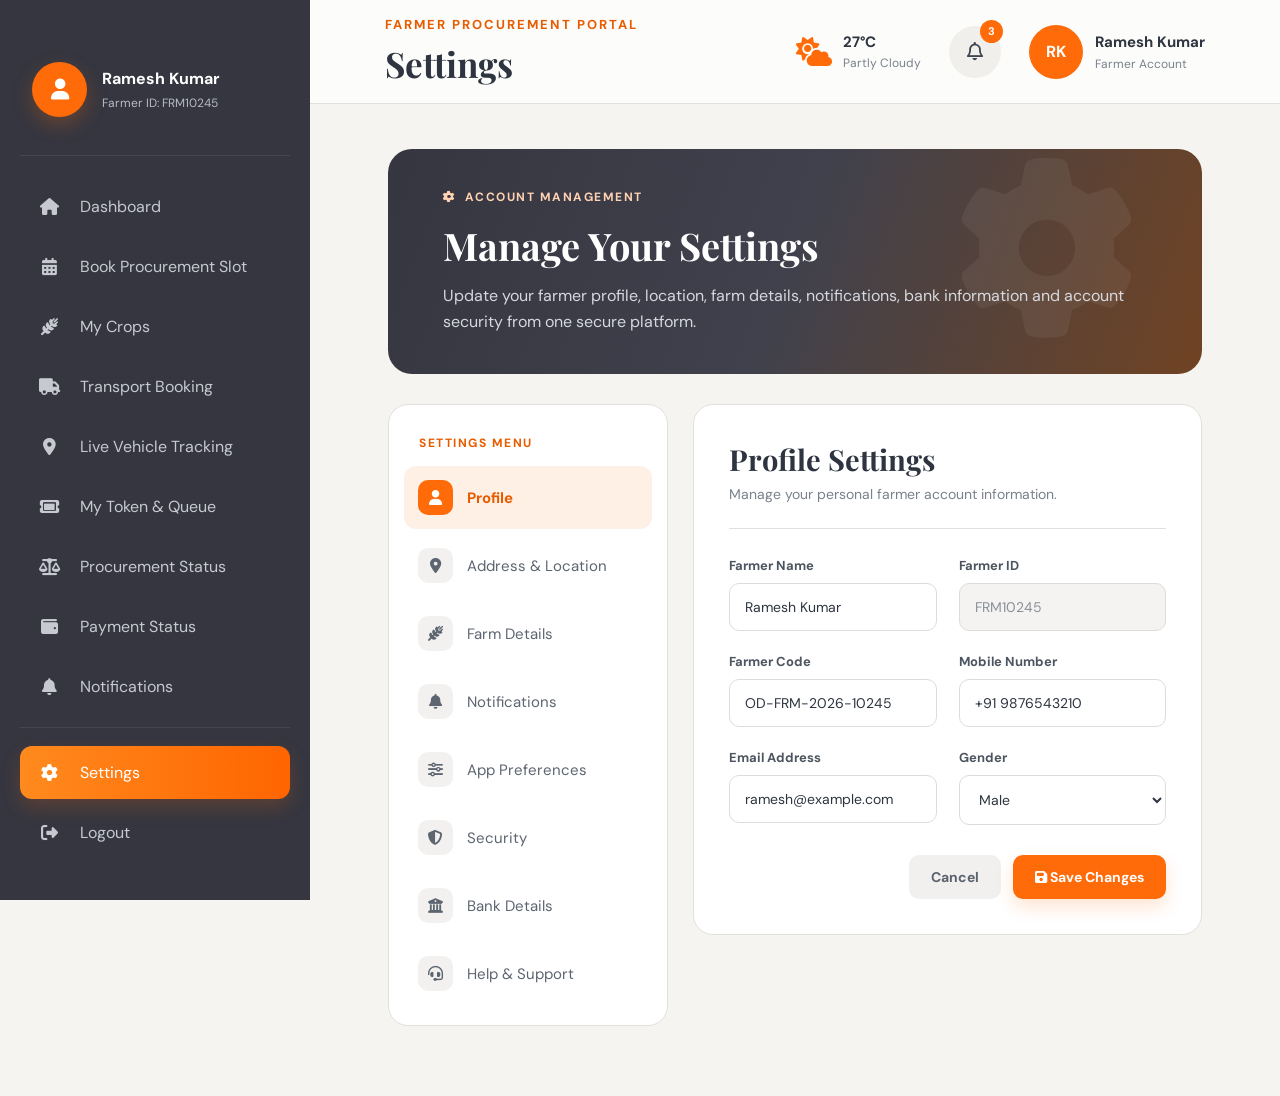
==== farmer-dashboard/f-setting.html @ 3d95d2ea "f-hackathon" ====
<!DOCTYPE html>
<html lang="en">
<head>
  <meta charset="UTF-8" />
  <meta name="viewport" content="width=device-width, initial-scale=1.0" />

  <title>Settings | Farmer Procurement Portal</title>

  <!-- GOOGLE FONTS -->
  <link rel="preconnect" href="https://fonts.googleapis.com">
  <link rel="preconnect" href="https://fonts.gstatic.com" crossorigin>

  <link
    href="https://fonts.googleapis.com/css2?family=DM+Sans:wght@400;500;600;700&family=Playfair+Display:wght@600;700&display=swap"
    rel="stylesheet"
  >

  <!-- FONT AWESOME -->
  <link
    rel="stylesheet"
    href="https://cdnjs.cloudflare.com/ajax/libs/font-awesome/6.5.2/css/all.min.css"
  >

  <style>

    /* =========================
       GLOBAL
    ========================= */

    * {
      margin: 0;
      padding: 0;
      box-sizing: border-box;
    }

    :root {
      --primary: #ff6b08;
      --primary-dark: #e85c00;
      --sidebar: #353640;
      --background: #f5f4f1;
      --white: #ffffff;
      --text: #2e3540;
      --muted: #7a818c;
      --border: #e2e0dc;
      --green: #3f8f66;
      --blue: #3978aa;
      --purple: #7565a7;
    }

    body {
      font-family: "DM Sans", sans-serif;
      background: var(--background);
      color: var(--text);
    }

    button,
    input,
    select,
    textarea {
      font-family: inherit;
    }


    /* =========================
       APP LAYOUT
    ========================= */

    .app {
      display: flex;
      min-height: 100vh;
    }


    /* =========================
       SIDEBAR
    ========================= */

    .sidebar {
      width: 310px;
      height: 100vh;
      position: fixed;
      top: 0;
      left: 0;

      background: var(--sidebar);
      color: white;

      padding: 20px;
      overflow-y: auto;

      z-index: 100;
    }

    .profile-box {
      display: flex;
      align-items: center;
      gap: 15px;

      padding: 42px 12px 38px;
      border-bottom: 1px solid rgba(255,255,255,.08);
    }

    .avatar {
      width: 55px;
      height: 55px;

      border-radius: 50%;
      background: var(--primary);

      display: flex;
      align-items: center;
      justify-content: center;

      font-size: 21px;
      color: white;

      box-shadow: 0 8px 20px rgba(255,107,8,.25);
    }

    .profile-info h3 {
      font-size: 16px;
      margin-bottom: 6px;
      font-weight: 700;
    }

    .profile-info p {
      color: #b8bbc4;
      font-size: 12px;
    }


    /* =========================
       SIDEBAR NAVIGATION
    ========================= */

    .nav {
      padding-top: 24px;
    }

    .nav a {
      text-decoration: none;

      display: flex;
      align-items: center;
      gap: 18px;

      padding: 16px 17px;
      margin-bottom: 7px;

      border-radius: 12px;

      color: #c6c9d0;
      font-size: 16px;

      transition: .25s ease;
    }

    .nav a:hover {
      background: rgba(255,255,255,.07);
      color: white;
    }

    .nav a.active {
      color: white;

      background: linear-gradient(
        90deg,
        #ff8a1e,
        #ff6500
      );

      box-shadow: 0 8px 20px rgba(255,107,8,.2);
    }

    .nav .icon {
      width: 25px;
      display: flex;
      justify-content: center;
      align-items: center;
    }

    .nav .icon i {
      font-size: 17px;
      width: 22px;
      text-align: center;
    }

    .nav-divider {
      height: 1px;
      background: rgba(255,255,255,.08);
      margin: 14px 0 18px;
    }


    /* =========================
       MAIN
    ========================= */

    .main {
      width: calc(100% - 310px);
      margin-left: 310px;
      min-height: 100vh;
    }


    /* =========================
       TOPBAR
    ========================= */

    .topbar {
      height: 104px;

      background: rgba(255,255,255,.72);
      border-bottom: 1px solid var(--border);

      display: flex;
      align-items: center;
      justify-content: space-between;

      padding: 0 75px;
    }

    .portal-label {
      color: var(--primary-dark);

      font-size: 13px;
      font-weight: 700;

      letter-spacing: 2px;

      margin-bottom: 7px;
    }

    .page-title {
      font-family: "Playfair Display", serif;

      font-size: 35px;
      color: var(--text);
    }

    .top-right {
      display: flex;
      align-items: center;
      gap: 28px;
    }


    /* WEATHER */

    .weather {
      display: flex;
      align-items: center;
      gap: 11px;
    }

    .weather-icon {
      color: var(--primary);
    }

    .weather-icon i {
      font-size: 29px;
    }

    .weather h4 {
      font-size: 15px;
    }

    .weather p {
      font-size: 12px;
      color: var(--muted);
      margin-top: 3px;
    }


    /* NOTIFICATION */

    .notification {
      width: 52px;
      height: 52px;

      border-radius: 50%;

      background: #f0efec;

      display: flex;
      align-items: center;
      justify-content: center;

      position: relative;
    }

    .notification i {
      font-size: 18px;
      color: #3f4650;
    }

    .notification span {
      position: absolute;

      top: -6px;
      right: -2px;

      width: 23px;
      height: 23px;

      border-radius: 50%;

      background: var(--primary);
      color: white;

      display: flex;
      align-items: center;
      justify-content: center;

      font-size: 11px;
      font-weight: 700;
    }


    /* TOP USER */

    .top-user {
      display: flex;
      align-items: center;
      gap: 12px;
    }

    .top-avatar {
      width: 54px;
      height: 54px;

      border-radius: 50%;

      background: var(--primary);
      color: white;

      display: flex;
      align-items: center;
      justify-content: center;

      font-weight: 700;
    }

    .top-user h4 {
      font-size: 15px;
    }

    .top-user p {
      font-size: 12px;
      color: var(--muted);
      margin-top: 4px;
    }


    /* =========================
       CONTENT
    ========================= */

    .content {
      padding: 45px 78px 70px;
    }


    /* =========================
       SETTINGS BANNER
    ========================= */

    .settings-banner {
      position: relative;
      overflow: hidden;

      padding: 40px 55px;

      border-radius: 24px;

      background:
        linear-gradient(
          110deg,
          #353640,
          #40414c,
          #704323
        );

      color: white;

      margin-bottom: 30px;
    }

    .settings-banner::after {
      content: "\f013";

      font-family: "Font Awesome 6 Free";
      font-weight: 900;

      position: absolute;

      right: 65px;
      top: 5px;

      font-size: 180px;

      color: rgba(255,255,255,.06);
    }

    .banner-tag {
      display: flex;
      align-items: center;
      gap: 8px;

      font-size: 12px;
      font-weight: 700;

      letter-spacing: 1.5px;

      color: #ffd2b2;

      margin-bottom: 15px;
    }

    .settings-banner h2 {
      font-family: "Playfair Display", serif;

      font-size: 38px;

      margin-bottom: 12px;
    }

    .settings-banner p {
      max-width: 700px;

      color: #d6d8df;

      font-size: 16px;
      line-height: 1.6;
    }


    /* =========================
       SETTINGS LAYOUT
    ========================= */

    .settings-layout {
      display: grid;

      grid-template-columns: 280px 1fr;

      gap: 25px;
      align-items: start;
    }


    /* =========================
       SETTINGS MENU
    ========================= */

    .settings-menu {
      background: white;

      border: 1px solid var(--border);
      border-radius: 20px;

      padding: 15px;

      height: fit-content;
    }

    .settings-menu-title {
      padding: 15px;

      font-size: 12px;
      font-weight: 700;

      letter-spacing: 1.5px;

      color: var(--primary-dark);
    }

    .setting-tab {
      width: 100%;

      border: none;
      outline: none;

      background: transparent;

      display: flex;
      align-items: center;

      gap: 14px;

      padding: 14px;

      border-radius: 12px;

      margin-bottom: 5px;

      color: #5d6570;

      font-size: 15px;

      cursor: pointer;

      text-align: left;

      transition: .25s ease;
    }

    .setting-tab:hover {
      background: #f7f5f2;
    }

    .setting-tab.active {
      background: #fff0e6;
      color: var(--primary-dark);
      font-weight: 700;
    }

    .tab-icon {
      width: 35px;
      height: 35px;

      border-radius: 10px;

      background: #f2f1ef;

      display: flex;
      align-items: center;
      justify-content: center;

      transition: .25s ease;
    }

    .tab-icon i {
      font-size: 15px;
    }

    .setting-tab.active .tab-icon {
      background: var(--primary);
      color: white;
    }


    /* =========================
       SETTINGS PANEL
    ========================= */

    .settings-panel {
      display: none;

      background: white;

      border: 1px solid var(--border);
      border-radius: 20px;

      padding: 35px;

      animation: fadeIn .3s ease;
    }

    .settings-panel.active {
      display: block;
    }

    @keyframes fadeIn {

      from {
        opacity: 0;
        transform: translateY(8px);
      }

      to {
        opacity: 1;
        transform: translateY(0);
      }

    }

    .panel-heading {
      padding-bottom: 25px;
      margin-bottom: 28px;

      border-bottom: 1px solid var(--border);
    }

    .panel-heading h2 {
      font-family: "Playfair Display", serif;

      font-size: 29px;

      margin-bottom: 7px;
    }

    .panel-heading p {
      color: var(--muted);
      font-size: 14px;
    }


    /* =========================
       FORM
    ========================= */

    .form-grid {
      display: grid;

      grid-template-columns: repeat(2, 1fr);

      gap: 22px;
    }

    .form-group {
      display: flex;
      flex-direction: column;

      gap: 9px;
    }

    .form-group.full {
      grid-column: 1 / -1;
    }

    label {
      color: #4d5560;

      font-size: 13px;
      font-weight: 700;
    }

    input,
    select,
    textarea {
      width: 100%;

      border: 1px solid #dddcd8;

      padding: 14px 15px;

      border-radius: 10px;

      background: white;

      outline: none;

      font-size: 14px;

      color: var(--text);

      transition: .25s ease;
    }

    textarea {
      min-height: 110px;
      resize: vertical;
    }

    input:focus,
    select:focus,
    textarea:focus {
      border-color: var(--primary);

      box-shadow:
        0 0 0 3px
        rgba(255,107,8,.09);
    }

    input:disabled {
      background: #f4f3f1;
      color: #8a9098;
      cursor: not-allowed;
    }


    /* =========================
       BUTTONS
    ========================= */

    .save-row {
      margin-top: 30px;

      display: flex;
      justify-content: flex-end;

      gap: 12px;
    }

    .btn {
      border: none;

      padding: 13px 22px;

      border-radius: 10px;

      cursor: pointer;

      font-size: 14px;
      font-weight: 700;

      transition: .25s ease;
    }

    .btn-secondary {
      background: #f1f0ee;
      color: #5b6370;
    }

    .btn-primary {
      background: var(--primary);
      color: white;

      box-shadow:
        0 8px 18px
        rgba(255,107,8,.18);
    }

    .btn-primary:hover {
      background: var(--primary-dark);
      transform: translateY(-1px);
    }


    /* =========================
       NOTIFICATION TOGGLES
    ========================= */

    .toggle-list {
      display: flex;
      flex-direction: column;

      gap: 14px;
    }

    .toggle-item {
      display: flex;
      align-items: center;
      justify-content: space-between;

      padding: 18px;

      border: 1px solid var(--border);
      border-radius: 14px;
    }

    .toggle-info {
      display: flex;
      align-items: center;

      gap: 15px;
    }

    .toggle-icon {
      width: 46px;
      height: 46px;

      border-radius: 12px;

      background: #fff1e8;

      display: flex;
      align-items: center;
      justify-content: center;

      color: var(--primary);
    }

    .toggle-icon i {
      font-size: 18px;
    }

    .toggle-info h4 {
      font-size: 15px;
      margin-bottom: 5px;
    }

    .toggle-info p {
      color: var(--muted);
      font-size: 12px;
    }


    /* SWITCH */

    .switch {
      position: relative;

      width: 50px;
      height: 27px;

      flex-shrink: 0;
    }

    .switch input {
      display: none;
    }

    .slider {
      position: absolute;

      inset: 0;

      border-radius: 30px;

      background: #d5d5d5;

      cursor: pointer;

      transition: .3s;
    }

    .slider::before {
      content: "";

      position: absolute;

      width: 21px;
      height: 21px;

      left: 3px;
      top: 3px;

      border-radius: 50%;

      background: white;

      transition: .3s;
    }

    .switch input:checked + .slider {
      background: var(--primary);
    }

    .switch input:checked + .slider::before {
      transform: translateX(23px);
    }


    /* =========================
       SECURITY
    ========================= */

    .security-card {
      display: flex;
      align-items: center;
      justify-content: space-between;

      gap: 20px;

      padding: 22px;

      border: 1px solid var(--border);
      border-radius: 14px;

      margin-bottom: 16px;
    }

    .security-content {
      display: flex;
      align-items: center;

      gap: 15px;
    }

    .security-icon {
      width: 48px;
      height: 48px;

      border-radius: 12px;

      background: #fff1e8;

      color: var(--primary);

      display: flex;
      align-items: center;
      justify-content: center;

      font-size: 19px;
    }

    .security-card h4 {
      font-size: 16px;
      margin-bottom: 6px;
    }

    .security-card p {
      color: var(--muted);
      font-size: 13px;
    }

    .outline-btn {
      padding: 10px 16px;

      border: 1px solid var(--primary);

      border-radius: 9px;

      background: white;

      color: var(--primary-dark);

      font-weight: 700;

      cursor: pointer;

      transition: .25s ease;
    }

    .outline-btn:hover {
      background: var(--primary);
      color: white;
    }


    /* =========================
       HELP SUPPORT
    ========================= */

    .help-grid {
      display: grid;

      grid-template-columns: repeat(2, 1fr);

      gap: 18px;
    }

    .help-card {
      padding: 24px;

      border: 1px solid var(--border);
      border-radius: 15px;

      transition: .25s ease;
    }

    .help-card:hover {
      transform: translateY(-3px);

      box-shadow:
        0 10px 30px
        rgba(0,0,0,.05);
    }

    .help-icon {
      width: 50px;
      height: 50px;

      border-radius: 13px;

      background: #fff0e5;

      display: flex;
      align-items: center;
      justify-content: center;

      color: var(--primary);

      margin-bottom: 16px;
    }

    .help-icon i {
      font-size: 21px;
    }

    .help-card h3 {
      font-size: 16px;
      margin-bottom: 8px;
    }

    .help-card p {
      color: var(--muted);

      font-size: 13px;

      line-height: 1.6;

      margin-bottom: 15px;
    }

    .help-card button {
      border: none;

      background: transparent;

      color: var(--primary-dark);

      font-size: 13px;
      font-weight: 700;

      cursor: pointer;
    }


    /* =========================
       RESPONSIVE
    ========================= */

    @media (max-width: 1100px) {

      .settings-layout {
        grid-template-columns: 1fr;
      }

      .settings-menu {
        display: grid;
        grid-template-columns: repeat(2, 1fr);
      }

      .settings-menu-title {
        grid-column: 1 / -1;
      }

      .topbar,
      .content {
        padding-left: 35px;
        padding-right: 35px;
      }

    }


    @media (max-width: 800px) {

      .sidebar {
        width: 75px;
        padding: 15px 10px;
      }

      .profile-box {
        justify-content: center;
        padding: 25px 0;
      }

      .profile-info,
      .nav a span:last-child {
        display: none;
      }

      .nav a {
        justify-content: center;
        padding: 17px 5px;
      }

      .main {
        margin-left: 75px;
        width: calc(100% - 75px);
      }

      .topbar {
        height: auto;
        min-height: 90px;

        padding: 20px;
      }

      .weather,
      .top-user > div:not(.top-avatar) {
        display: none;
      }

      .content {
        padding: 25px 20px;
      }

      .settings-banner {
        padding: 30px;
      }

      .settings-banner h2 {
        font-size: 30px;
      }

      .settings-banner::after {
        font-size: 100px;
        right: 20px;
      }

      .settings-menu {
        grid-template-columns: 1fr;
      }

      .form-grid,
      .help-grid {
        grid-template-columns: 1fr;
      }

      .security-card {
        flex-direction: column;
        align-items: flex-start;
      }

      .toggle-item {
        gap: 15px;
      }

    }


    @media (max-width: 500px) {

      .page-title {
        font-size: 27px;
      }

      .portal-label {
        font-size: 10px;
      }

      .settings-panel {
        padding: 22px;
      }

      .settings-banner h2 {
        font-size: 26px;
      }

      .settings-banner p {
        font-size: 14px;
      }

      .toggle-info p {
        display: none;
      }

      .security-content {
        align-items: flex-start;
      }

    }

  </style>
</head>


<body>

  <div class="app">


    <!-- =========================
         SIDEBAR
    ========================= -->

    <aside class="sidebar">

      <div class="profile-box">

        <div class="avatar">
          <i class="fa-solid fa-user"></i>
        </div>

        <div class="profile-info">
          <h3>Ramesh Kumar</h3>
          <p>Farmer ID: FRM10245</p>
        </div>

      </div>


      <nav class="nav">

        <a href="dashboard.html">
          <span class="icon">
            <i class="fa-solid fa-house"></i>
          </span>
          <span>Dashboard</span>
        </a>


        <a href="dashboard.html#slot">
          <span class="icon">
            <i class="fa-solid fa-calendar-days"></i>
          </span>
          <span>Book Procurement Slot</span>
        </a>


        <a href="dashboard.html#crops">
          <span class="icon">
            <i class="fa-solid fa-wheat-awn"></i>
          </span>
          <span>My Crops</span>
        </a>


        <a href="dashboard.html#transport">
          <span class="icon">
            <i class="fa-solid fa-truck"></i>
          </span>
          <span>Transport Booking</span>
        </a>


        <a href="dashboard.html#tracking">
          <span class="icon">
            <i class="fa-solid fa-location-dot"></i>
          </span>
          <span>Live Vehicle Tracking</span>
        </a>


        <a href="dashboard.html#queue">
          <span class="icon">
            <i class="fa-solid fa-ticket"></i>
          </span>
          <span>My Token & Queue</span>
        </a>


        <a href="dashboard.html#procurement">
          <span class="icon">
            <i class="fa-solid fa-scale-balanced"></i>
          </span>
          <span>Procurement Status</span>
        </a>


        <a href="dashboard.html#payment">
          <span class="icon">
            <i class="fa-solid fa-wallet"></i>
          </span>
          <span>Payment Status</span>
        </a>


        <a href="dashboard.html#notifications">
          <span class="icon">
            <i class="fa-solid fa-bell"></i>
          </span>
          <span>Notifications</span>
        </a>


        <div class="nav-divider"></div>


        <a href="f-setting.html" class="active">
          <span class="icon">
            <i class="fa-solid fa-gear"></i>
          </span>
          <span>Settings</span>
        </a>


        <a href="../farmer-login/f-login.html">
          <span class="icon">
            <i class="fa-solid fa-right-from-bracket"></i>
          </span>
          <span>Logout</span>
        </a>

      </nav>

    </aside>



    <!-- =========================
         MAIN CONTENT
    ========================= -->

    <main class="main">


      <!-- =========================
           TOPBAR
      ========================= -->

      <header class="topbar">

        <div>

          <div class="portal-label">
            FARMER PROCUREMENT PORTAL
          </div>

          <h1 class="page-title">
            Settings
          </h1>

        </div>


        <div class="top-right">


          <div class="weather">

            <div class="weather-icon">
              <i class="fa-solid fa-cloud-sun"></i>
            </div>

            <div>
              <h4>27°C</h4>
              <p>Partly Cloudy</p>
            </div>

          </div>


          <div class="notification">

            <i class="fa-regular fa-bell"></i>

            <span>3</span>

          </div>


          <div class="top-user">

            <div class="top-avatar">
              RK
            </div>

            <div>
              <h4>Ramesh Kumar</h4>
              <p>Farmer Account</p>
            </div>

          </div>


        </div>

      </header>



      <!-- =========================
           PAGE CONTENT
      ========================= -->

      <section class="content">


        <!-- SETTINGS BANNER -->

        <div class="settings-banner">

          <div class="banner-tag">
            <i class="fa-solid fa-gear"></i>
            ACCOUNT MANAGEMENT
          </div>

          <h2>
            Manage Your Settings
          </h2>

          <p>
            Update your farmer profile, location, farm details,
            notifications, bank information and account security
            from one secure platform.
          </p>

        </div>



        <!-- SETTINGS LAYOUT -->

        <div class="settings-layout">


          <!-- =========================
               LEFT SETTINGS MENU
          ========================= -->

          <div class="settings-menu">

            <div class="settings-menu-title">
              SETTINGS MENU
            </div>


            <button
              class="setting-tab active"
              data-tab="profile"
            >

              <span class="tab-icon">
                <i class="fa-solid fa-user"></i>
              </span>

              Profile

            </button>


            <button
              class="setting-tab"
              data-tab="location"
            >

              <span class="tab-icon">
                <i class="fa-solid fa-location-dot"></i>
              </span>

              Address & Location

            </button>


            <button
              class="setting-tab"
              data-tab="farm"
            >

              <span class="tab-icon">
                <i class="fa-solid fa-wheat-awn"></i>
              </span>

              Farm Details

            </button>


            <button
              class="setting-tab"
              data-tab="notification"
            >

              <span class="tab-icon">
                <i class="fa-solid fa-bell"></i>
              </span>

              Notifications

            </button>


            <button
              class="setting-tab"
              data-tab="preferences"
            >

              <span class="tab-icon">
                <i class="fa-solid fa-sliders"></i>
              </span>

              App Preferences

            </button>


            <button
              class="setting-tab"
              data-tab="security"
            >

              <span class="tab-icon">
                <i class="fa-solid fa-shield-halved"></i>
              </span>

              Security

            </button>


            <button
              class="setting-tab"
              data-tab="bank"
            >

              <span class="tab-icon">
                <i class="fa-solid fa-building-columns"></i>
              </span>

              Bank Details

            </button>


            <button
              class="setting-tab"
              data-tab="support"
            >

              <span class="tab-icon">
                <i class="fa-solid fa-headset"></i>
              </span>

              Help & Support

            </button>

          </div>



          <!-- =========================
               PROFILE PANEL
          ========================= -->

          <div
            class="settings-panel active"
            id="profile"
          >

            <div class="panel-heading">

              <h2>Profile Settings</h2>

              <p>
                Manage your personal farmer account information.
              </p>

            </div>


            <div class="form-grid">

              <div class="form-group">

                <label>Farmer Name</label>

                <input
                  type="text"
                  value="Ramesh Kumar"
                >

              </div>


              <div class="form-group">

                <label>Farmer ID</label>

                <input
                  type="text"
                  value="FRM10245"
                  disabled
                >

              </div>


              <div class="form-group">

                <label>Farmer Code</label>

                <input
                  type="text"
                  value="OD-FRM-2026-10245"
                >

              </div>


              <div class="form-group">

                <label>Mobile Number</label>

                <input
                  type="tel"
                  value="+91 9876543210"
                >

              </div>


              <div class="form-group">

                <label>Email Address</label>

                <input
                  type="email"
                  value="ramesh@example.com"
                >

              </div>


              <div class="form-group">

                <label>Gender</label>

                <select>

                  <option>Male</option>
                  <option>Female</option>
                  <option>Other</option>

                </select>

              </div>

            </div>


            <div class="save-row">

              <button class="btn btn-secondary">
                Cancel
              </button>

              <button class="btn btn-primary">
                <i class="fa-solid fa-floppy-disk"></i>
                Save Changes
              </button>

            </div>

          </div>



          <!-- =========================
               LOCATION PANEL
          ========================= -->

          <div
            class="settings-panel"
            id="location"
          >

            <div class="panel-heading">

              <h2>Address & Location</h2>

              <p>
                Update your registered residential and farm location.
              </p>

            </div>


            <div class="form-grid">

              <div class="form-group">

                <label>State</label>

                <select>
                  <option>Odisha</option>
                  <option>West Bengal</option>
                  <option>Jharkhand</option>
                  <option>Bihar</option>
                </select>

              </div>


              <div class="form-group">

                <label>District</label>

                <input
                  type="text"
                  value="Kendrapara"
                >

              </div>


              <div class="form-group">

                <label>Block</label>

                <input
                  type="text"
                  value="Kendrapara"
                >

              </div>


              <div class="form-group">

                <label>Gram Panchayat</label>

                <input
                  type="text"
                  value="Kendrapara GP"
                >

              </div>


              <div class="form-group">

                <label>Village</label>

                <input
                  type="text"
                  value="Tarini Village"
                >

              </div>


              <div class="form-group">

                <label>PIN Code</label>

                <input
                  type="text"
                  value="754211"
                >

              </div>


              <div class="form-group full">

                <label>Full Address</label>

                <textarea>Village Tarini, Kendrapara Block, Kendrapara District, Odisha</textarea>

              </div>

            </div>


            <div class="save-row">

              <button class="btn btn-primary">
                <i class="fa-solid fa-location-dot"></i>
                Update Location
              </button>

            </div>

          </div>



          <!-- =========================
               FARM PANEL
          ========================= -->

          <div
            class="settings-panel"
            id="farm"
          >

            <div class="panel-heading">

              <h2>Farm & Crop Details</h2>

              <p>
                Maintain your agricultural and crop information.
              </p>

            </div>


            <div class="form-grid">

              <div class="form-group">

                <label>Total Land Area</label>

                <input
                  type="text"
                  value="5 Acres"
                >

              </div>


              <div class="form-group">

                <label>Land Ownership</label>

                <select>
                  <option>Owned</option>
                  <option>Leased</option>
                  <option>Joint Ownership</option>
                </select>

              </div>


              <div class="form-group">

                <label>Primary Crop</label>

                <select>
                  <option>Rice</option>
                  <option>Wheat</option>
                  <option>Maize</option>
                  <option>Vegetables</option>
                </select>

              </div>


              <div class="form-group">

                <label>Expected Production</label>

                <input
                  type="text"
                  value="50 Quintals"
                >

              </div>


              <div class="form-group">

                <label>Procurement Center</label>

                <input
                  type="text"
                  value="Kendrapara Procurement Center"
                >

              </div>


              <div class="form-group">

                <label>Farmer Category</label>

                <select>
                  <option>Small Farmer</option>
                  <option>Marginal Farmer</option>
                  <option>Large Farmer</option>
                </select>

              </div>

            </div>


            <div class="save-row">

              <button class="btn btn-primary">
                <i class="fa-solid fa-wheat-awn"></i>
                Save Farm Details
              </button>

            </div>

          </div>



          <!-- =========================
               NOTIFICATION PANEL
          ========================= -->

          <div
            class="settings-panel"
            id="notification"
          >

            <div class="panel-heading">

              <h2>Notification Preferences</h2>

              <p>
                Choose which updates you want to receive.
              </p>

            </div>


            <div class="toggle-list">


              <div class="toggle-item">

                <div class="toggle-info">

                  <div class="toggle-icon">
                    <i class="fa-solid fa-calendar-check"></i>
                  </div>

                  <div>
                    <h4>Procurement Slot Updates</h4>

                    <p>
                      Receive alerts about slot booking and confirmation.
                    </p>
                  </div>

                </div>


                <label class="switch">

                  <input
                    type="checkbox"
                    checked
                  >

                  <span class="slider"></span>

                </label>

              </div>



              <div class="toggle-item">

                <div class="toggle-info">

                  <div class="toggle-icon">
                    <i class="fa-solid fa-truck"></i>
                  </div>

                  <div>
                    <h4>Vehicle Booking Updates</h4>

                    <p>
                      Get transport booking and vehicle arrival alerts.
                    </p>
                  </div>

                </div>


                <label class="switch">

                  <input
                    type="checkbox"
                    checked
                  >

                  <span class="slider"></span>

                </label>

              </div>



              <div class="toggle-item">

                <div class="toggle-info">

                  <div class="toggle-icon">
                    <i class="fa-solid fa-indian-rupee-sign"></i>
                  </div>

                  <div>
                    <h4>Payment Notifications</h4>

                    <p>
                      Get notified when procurement payment is processed.
                    </p>
                  </div>

                </div>


                <label class="switch">

                  <input
                    type="checkbox"
                    checked
                  >

                  <span class="slider"></span>

                </label>

              </div>



              <div class="toggle-item">

                <div class="toggle-info">

                  <div class="toggle-icon">
                    <i class="fa-solid fa-ticket"></i>
                  </div>

                  <div>
                    <h4>Queue & Token Alerts</h4>

                    <p>
                      Receive queue position and token notifications.
                    </p>
                  </div>

                </div>


                <label class="switch">

                  <input type="checkbox">

                  <span class="slider"></span>

                </label>

              </div>



              <div class="toggle-item">

                <div class="toggle-info">

                  <div class="toggle-icon">
                    <i class="fa-solid fa-mobile-screen-button"></i>
                  </div>

                  <div>
                    <h4>SMS Notifications</h4>

                    <p>
                      Receive important updates directly through SMS.
                    </p>
                  </div>

                </div>


                <label class="switch">

                  <input
                    type="checkbox"
                    checked
                  >

                  <span class="slider"></span>

                </label>

              </div>


            </div>

          </div>



          <!-- =========================
               PREFERENCES PANEL
          ========================= -->

          <div
            class="settings-panel"
            id="preferences"
          >

            <div class="panel-heading">

              <h2>App Preferences</h2>

              <p>
                Customize the portal according to your preferences.
              </p>

            </div>


            <div class="form-grid">

              <div class="form-group">

                <label>Preferred Language</label>

                <select>
                  <option>English</option>
                  <option>Odia</option>
                  <option>Hindi</option>
                </select>

              </div>


              <div class="form-group">

                <label>Theme</label>

                <select>
                  <option>Light</option>
                  <option>Dark</option>
                  <option>System Default</option>
                </select>

              </div>


              <div class="form-group">

                <label>Date Format</label>

                <select>
                  <option>DD MMM YYYY</option>
                  <option>DD/MM/YYYY</option>
                  <option>MM/DD/YYYY</option>
                </select>

              </div>


              <div class="form-group">

                <label>Time Format</label>

                <select>
                  <option>12 Hour</option>
                  <option>24 Hour</option>
                </select>

              </div>

            </div>


            <div class="save-row">

              <button class="btn btn-primary">
                <i class="fa-solid fa-check"></i>
                Save Preferences
              </button>

            </div>

          </div>



          <!-- =========================
               SECURITY PANEL
          ========================= -->

          <div
            class="settings-panel"
            id="security"
          >

            <div class="panel-heading">

              <h2>Security Settings</h2>

              <p>
                Protect your farmer account and personal information.
              </p>

            </div>


            <div class="security-card">

              <div class="security-content">

                <div class="security-icon">
                  <i class="fa-solid fa-key"></i>
                </div>

                <div>
                  <h4>Change Password</h4>

                  <p>
                    Update your account password regularly for better security.
                  </p>
                </div>

              </div>

              <button class="outline-btn">
                Change Password
              </button>

            </div>



            <div class="security-card">

              <div class="security-content">

                <div class="security-icon">
                  <i class="fa-solid fa-mobile-screen"></i>
                </div>

                <div>
                  <h4>Change Mobile Number</h4>

                  <p>
                    Your registered number: +91 98765 43210
                  </p>
                </div>

              </div>

              <button class="outline-btn">
                Update Number
              </button>

            </div>



            <div class="security-card">

              <div class="security-content">

                <div class="security-icon">
                  <i class="fa-solid fa-shield-halved"></i>
                </div>

                <div>
                  <h4>Two-Factor Authentication</h4>

                  <p>
                    Add an extra layer of protection to your account.
                  </p>
                </div>

              </div>


              <label class="switch">

                <input type="checkbox">

                <span class="slider"></span>

              </label>

            </div>



            <div class="security-card">

              <div class="security-content">

                <div class="security-icon">
                  <i class="fa-solid fa-clock-rotate-left"></i>
                </div>

                <div>
                  <h4>Login Activity</h4>

                  <p>
                    View devices and recent account login activity.
                  </p>
                </div>

              </div>

              <button class="outline-btn">
                View Activity
              </button>

            </div>

          </div>



          <!-- =========================
               BANK PANEL
          ========================= -->

          <div
            class="settings-panel"
            id="bank"
          >

            <div class="panel-heading">

              <h2>Bank & Payment Details</h2>

              <p>
                Manage your account for secure procurement payments.
              </p>

            </div>


            <div class="form-grid">

              <div class="form-group">

                <label>Account Holder Name</label>

                <input
                  type="text"
                  value="Ramesh Kumar"
                >

              </div>


              <div class="form-group">

                <label>Bank Name</label>

                <input
                  type="text"
                  value="State Bank of India"
                >

              </div>


              <div class="form-group">

                <label>Account Number</label>

                <input
                  type="text"
                  value="XXXX XXXX 4589"
                >

              </div>


              <div class="form-group">

                <label>IFSC Code</label>

                <input
                  type="text"
                  value="SBIN0001234"
                >

              </div>


              <div class="form-group">

                <label>Branch Name</label>

                <input
                  type="text"
                  value="Kendrapara Branch"
                >

              </div>


              <div class="form-group">

                <label>UPI ID (Optional)</label>

                <input
                  type="text"
                  value="ramesh@sbi"
                >

              </div>

            </div>


            <div class="save-row">

              <button class="btn btn-primary">
                <i class="fa-solid fa-building-columns"></i>
                Save Bank Details
              </button>

            </div>

          </div>



          <!-- =========================
               HELP & SUPPORT PANEL
          ========================= -->

          <div
            class="settings-panel"
            id="support"
          >

            <div class="panel-heading">

              <h2>Help & Support</h2>

              <p>
                Get assistance regarding procurement and portal services.
              </p>

            </div>


            <div class="help-grid">


              <div class="help-card">

                <div class="help-icon">
                  <i class="fa-solid fa-user-tie"></i>
                </div>

                <h3>Procurement Officer</h3>

                <p>
                  Contact your assigned procurement officer for
                  slot, crop or center-related issues.
                </p>

                <button>
                  Contact Officer
                  <i class="fa-solid fa-arrow-right"></i>
                </button>

              </div>



              <div class="help-card">

                <div class="help-icon">
                  <i class="fa-solid fa-bullhorn"></i>
                </div>

                <h3>Raise a Complaint</h3>

                <p>
                  Report issues related to payment, procurement,
                  transport or token management.
                </p>

                <button>
                  Raise Complaint
                  <i class="fa-solid fa-arrow-right"></i>
                </button>

              </div>



              <div class="help-card">

                <div class="help-icon">
                  <i class="fa-solid fa-circle-question"></i>
                </div>

                <h3>Frequently Asked Questions</h3>

                <p>
                  Find answers to common questions about
                  the Farmer Procurement Portal.
                </p>

                <button>
                  View FAQs
                  <i class="fa-solid fa-arrow-right"></i>
                </button>

              </div>



              <div class="help-card">

                <div class="help-icon">
                  <i class="fa-solid fa-screwdriver-wrench"></i>
                </div>

                <h3>Technical Support</h3>

                <p>
                  Facing a technical problem with the website?
                  Contact our support team.
                </p>

                <button>
                  Get Support
                  <i class="fa-solid fa-arrow-right"></i>
                </button>

              </div>


            </div>

          </div>


        </div>

      </section>

    </main>

  </div>



  <!-- =========================
       JAVASCRIPT
  ========================= -->

  <script>

    const tabs =
      document.querySelectorAll(".setting-tab");

    const panels =
      document.querySelectorAll(".settings-panel");


    tabs.forEach((tab) => {

      tab.addEventListener("click", () => {

        /* REMOVE ACTIVE TAB */

        tabs.forEach((item) => {

          item.classList.remove("active");

        });


        /* HIDE ALL PANELS */

        panels.forEach((panel) => {

          panel.classList.remove("active");

        });


        /* ACTIVATE CLICKED TAB */

        tab.classList.add("active");


        /* GET TARGET PANEL */

        const target =
          tab.getAttribute("data-tab");


        /* SHOW TARGET PANEL */

        document
          .getElementById(target)
          .classList
          .add("active");

      });

    });


    /* =========================
       SAVE BUTTON DEMO
    ========================= */

    const saveButtons =
      document.querySelectorAll(".btn-primary");


    saveButtons.forEach((button) => {

      button.addEventListener("click", () => {

        const originalText =
          button.innerHTML;

        button.innerHTML =
          '<i class="fa-solid fa-check"></i> Saved Successfully';

        setTimeout(() => {

          button.innerHTML =
            originalText;

        }, 1800);

      });

    });

  </script>

</body>
</html>
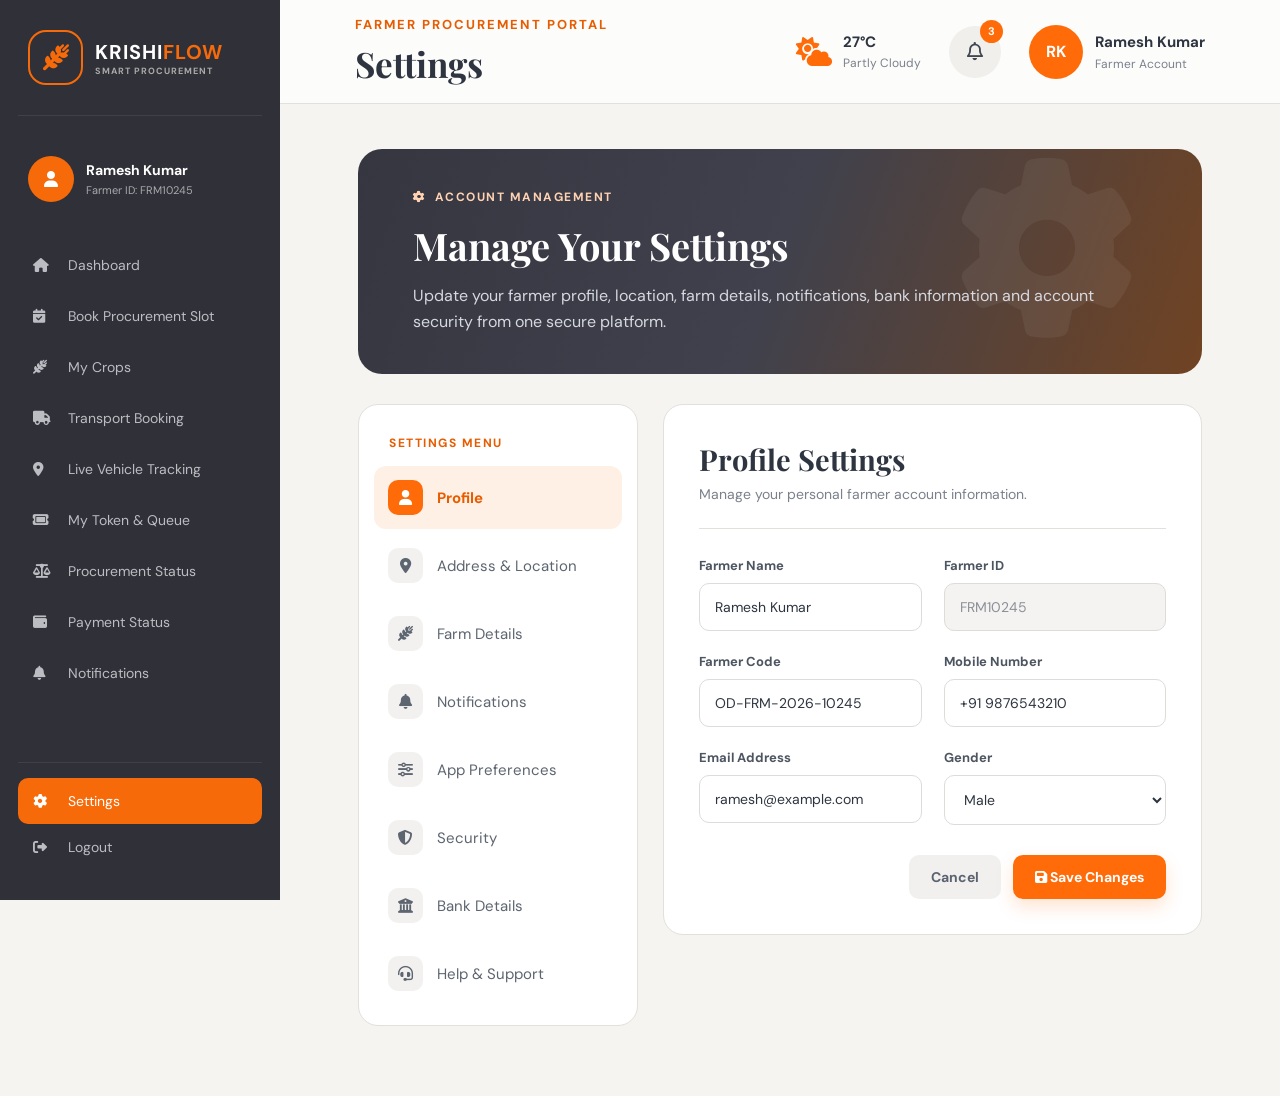
==== commit b0bcaa7e: "Agent Host changes for agents/consistent-sidebar-style" ====
--- a/farmer-dashboard/f-setting.html
+++ b/farmer-dashboard/f-setting.html
@@ -197,8 +197,8 @@
     ========================= */
 
     .main {
-      width: calc(100% - 310px);
-      margin-left: 310px;
+      width: calc(100% - 280px);
+      margin-left: 280px;
       min-height: 100vh;
     }
 
@@ -1040,8 +1040,8 @@
       }
 
       .main {
-        margin-left: 75px;
-        width: calc(100% - 75px);
+        margin-left: 0;
+        width: 100%;
       }
 
       .topbar {
@@ -1127,12 +1127,14 @@
     }
 
   </style>
+  <link rel="stylesheet" href="sidebar.css">
 </head>
 
 
 <body>
 
   <div class="app">
+    <div class="overlay" id="overlay"></div>
 
 
     <!-- =========================
@@ -1140,115 +1142,75 @@
     ========================= -->
 
     <aside class="sidebar">
-
-      <div class="profile-box">
-
-        <div class="avatar">
+      <div class="logo">
+        <div class="logo-icon">
+          <i class="fa-solid fa-wheat-awn"></i>
+        </div>
+        <div>
+          <h2>KRISHI<span>FLOW</span></h2>
+          <p>SMART PROCUREMENT</p>
+        </div>
+      </div>
+
+      <div class="farmer-profile">
+        <div class="profile-avatar">
           <i class="fa-solid fa-user"></i>
         </div>
-
-        <div class="profile-info">
-          <h3>Ramesh Kumar</h3>
+        <div>
+          <h4>Ramesh Kumar</h4>
           <p>Farmer ID: FRM10245</p>
         </div>
-
       </div>
 
-
-      <nav class="nav">
-
-        <a href="dashboard.html">
-          <span class="icon">
-            <i class="fa-solid fa-house"></i>
-          </span>
+      <nav class="sidebar-menu">
+        <a href="dashboard.html" class="menu-item">
+          <i class="fa-solid fa-house"></i>
           <span>Dashboard</span>
         </a>
-
-
-        <a href="dashboard.html#slot">
-          <span class="icon">
-            <i class="fa-solid fa-calendar-days"></i>
-          </span>
+        <a href="dashboard.html#slot" class="menu-item">
+          <i class="fa-solid fa-calendar-check"></i>
           <span>Book Procurement Slot</span>
         </a>
-
-
-        <a href="dashboard.html#crops">
-          <span class="icon">
-            <i class="fa-solid fa-wheat-awn"></i>
-          </span>
+        <a href="dashboard.html#crops" class="menu-item">
+          <i class="fa-solid fa-wheat-awn"></i>
           <span>My Crops</span>
         </a>
-
-
-        <a href="dashboard.html#transport">
-          <span class="icon">
-            <i class="fa-solid fa-truck"></i>
-          </span>
+        <a href="dashboard.html#transport" class="menu-item">
+          <i class="fa-solid fa-truck"></i>
           <span>Transport Booking</span>
         </a>
-
-
-        <a href="dashboard.html#tracking">
-          <span class="icon">
-            <i class="fa-solid fa-location-dot"></i>
-          </span>
+        <a href="dashboard.html#tracking" class="menu-item">
+          <i class="fa-solid fa-location-dot"></i>
           <span>Live Vehicle Tracking</span>
         </a>
-
-
-        <a href="dashboard.html#queue">
-          <span class="icon">
-            <i class="fa-solid fa-ticket"></i>
-          </span>
+        <a href="dashboard.html#queue" class="menu-item">
+          <i class="fa-solid fa-ticket"></i>
           <span>My Token & Queue</span>
         </a>
-
-
-        <a href="dashboard.html#procurement">
-          <span class="icon">
-            <i class="fa-solid fa-scale-balanced"></i>
-          </span>
+        <a href="dashboard.html#procurement" class="menu-item">
+          <i class="fa-solid fa-scale-balanced"></i>
           <span>Procurement Status</span>
         </a>
-
-
-        <a href="dashboard.html#payment">
-          <span class="icon">
-            <i class="fa-solid fa-wallet"></i>
-          </span>
+        <a href="dashboard.html#payment" class="menu-item">
+          <i class="fa-solid fa-wallet"></i>
           <span>Payment Status</span>
         </a>
-
-
-        <a href="dashboard.html#notifications">
-          <span class="icon">
-            <i class="fa-solid fa-bell"></i>
-          </span>
+        <a href="dashboard.html#notifications" class="menu-item">
+          <i class="fa-solid fa-bell"></i>
           <span>Notifications</span>
         </a>
-
-
-        <div class="nav-divider"></div>
-
-
-        <a href="f-setting.html" class="active">
-          <span class="icon">
-            <i class="fa-solid fa-gear"></i>
-          </span>
+      </nav>
+
+      <div class="sidebar-bottom">
+        <a href="f-setting.html" class="menu-item active">
+          <i class="fa-solid fa-gear"></i>
           <span>Settings</span>
         </a>
-
-
-        <a href="../farmer-login/f-login.html">
-          <span class="icon">
-            <i class="fa-solid fa-right-from-bracket"></i>
-          </span>
+        <a href="../farmer-login/f-login.html" class="menu-item logout">
+          <i class="fa-solid fa-right-from-bracket"></i>
           <span>Logout</span>
         </a>
-
-      </nav>
-
+      </div>
     </aside>
 
 
@@ -1266,15 +1228,19 @@
 
       <header class="topbar">
 
-        <div>
-
-          <div class="portal-label">
-            FARMER PROCUREMENT PORTAL
+        <div class="topbar-left">
+          <button class="mobile-menu-btn" id="menuBtn" type="button" aria-label="Open navigation menu">
+            <i class="fa-solid fa-bars"></i>
+          </button>
+
+          <div>
+            <div class="portal-label">
+              FARMER PROCUREMENT PORTAL
+            </div>
+            <h1 class="page-title">
+              Settings
+            </h1>
           </div>
-
-          <h1 class="page-title">
-            Settings
-          </h1>
 
         </div>
 
@@ -2496,6 +2462,20 @@
     const panels =
       document.querySelectorAll(".settings-panel");
 
+    const menuButton = document.getElementById("menuBtn");
+    const sidebar = document.querySelector(".sidebar");
+    const overlay = document.getElementById("overlay");
+
+    menuButton.addEventListener("click", () => {
+      sidebar.classList.add("show");
+      overlay.classList.add("show");
+    });
+
+    overlay.addEventListener("click", () => {
+      sidebar.classList.remove("show");
+      overlay.classList.remove("show");
+    });
+
 
     tabs.forEach((tab) => {
 
--- a/farmer-dashboard/sidebar.css
+++ b/farmer-dashboard/sidebar.css
@@ -0,0 +1,177 @@
+/* Shared sidebar styling used by every farmer interface. */
+
+.sidebar {
+    width: 280px;
+    height: 100vh;
+    background: var(--dark, #303038);
+    position: fixed;
+    top: 0;
+    left: 0;
+    display: flex;
+    flex-direction: column;
+    padding: 30px 18px;
+    z-index: 1000;
+    overflow-y: auto;
+}
+
+.logo {
+    display: flex;
+    align-items: center;
+    gap: 12px;
+    padding: 0 10px 30px;
+    border-bottom: 1px solid rgba(255, 255, 255, 0.08);
+}
+
+.logo-icon {
+    width: 55px;
+    height: 55px;
+    border: 2px solid var(--orange, #f66a0a);
+    border-radius: 18px;
+    display: flex;
+    align-items: center;
+    justify-content: center;
+    color: var(--orange, #f66a0a);
+    font-size: 26px;
+}
+
+.logo h2 {
+    color: white;
+    font-size: 20px;
+    letter-spacing: 1px;
+}
+
+.logo h2 span {
+    color: var(--orange, #f66a0a);
+}
+
+.logo p {
+    color: #aaa;
+    font-size: 9px;
+    font-weight: 700;
+    letter-spacing: 1px;
+}
+
+.farmer-profile {
+    display: flex;
+    align-items: center;
+    gap: 12px;
+    margin: 25px 10px;
+    padding: 15px 0;
+}
+
+.profile-avatar {
+    width: 46px;
+    height: 46px;
+    border-radius: 50%;
+    background: var(--orange, #f66a0a);
+    color: white;
+    display: flex;
+    align-items: center;
+    justify-content: center;
+}
+
+.farmer-profile h4 {
+    color: white;
+    font-size: 14px;
+}
+
+.farmer-profile p {
+    color: #a9a9af;
+    font-size: 11px;
+    margin-top: 4px;
+}
+
+.sidebar-menu {
+    display: flex;
+    flex-direction: column;
+    gap: 5px;
+}
+
+.menu-item {
+    text-decoration: none;
+    color: #bcbcc3;
+    display: flex;
+    align-items: center;
+    gap: 15px;
+    padding: 14px 15px;
+    border-radius: 10px;
+    font-size: 14px;
+    transition: 0.3s;
+    position: relative;
+}
+
+.menu-item i {
+    width: 20px;
+}
+
+.menu-item:hover {
+    background: rgba(255, 255, 255, 0.07);
+    color: white;
+}
+
+.menu-item.active {
+    background: var(--orange, #f66a0a);
+    color: white;
+}
+
+.notification-count {
+    position: absolute;
+    right: 15px;
+    background: var(--orange, #f66a0a);
+    color: white;
+    width: 21px;
+    height: 21px;
+    border-radius: 50%;
+    display: flex;
+    align-items: center;
+    justify-content: center;
+    font-size: 10px;
+}
+
+.sidebar-bottom {
+    margin-top: auto;
+    border-top: 1px solid rgba(255, 255, 255, 0.08);
+    padding-top: 15px;
+}
+
+.logout:hover {
+    color: #ff7d7d;
+}
+
+.mobile-menu-btn {
+    display: none;
+    border: none;
+    background: var(--orange, #f66a0a);
+    color: white;
+    width: 42px;
+    height: 42px;
+    border-radius: 8px;
+    cursor: pointer;
+}
+
+.overlay {
+    position: fixed;
+    inset: 0;
+    background: rgba(0, 0, 0, 0.5);
+    display: none;
+    z-index: 900;
+}
+
+.overlay.show {
+    display: block;
+}
+
+@media (max-width: 1000px) {
+    .sidebar {
+        transform: translateX(-100%);
+        transition: 0.3s;
+    }
+
+    .sidebar.show {
+        transform: translateX(0);
+    }
+
+    .mobile-menu-btn {
+        display: block;
+    }
+}
